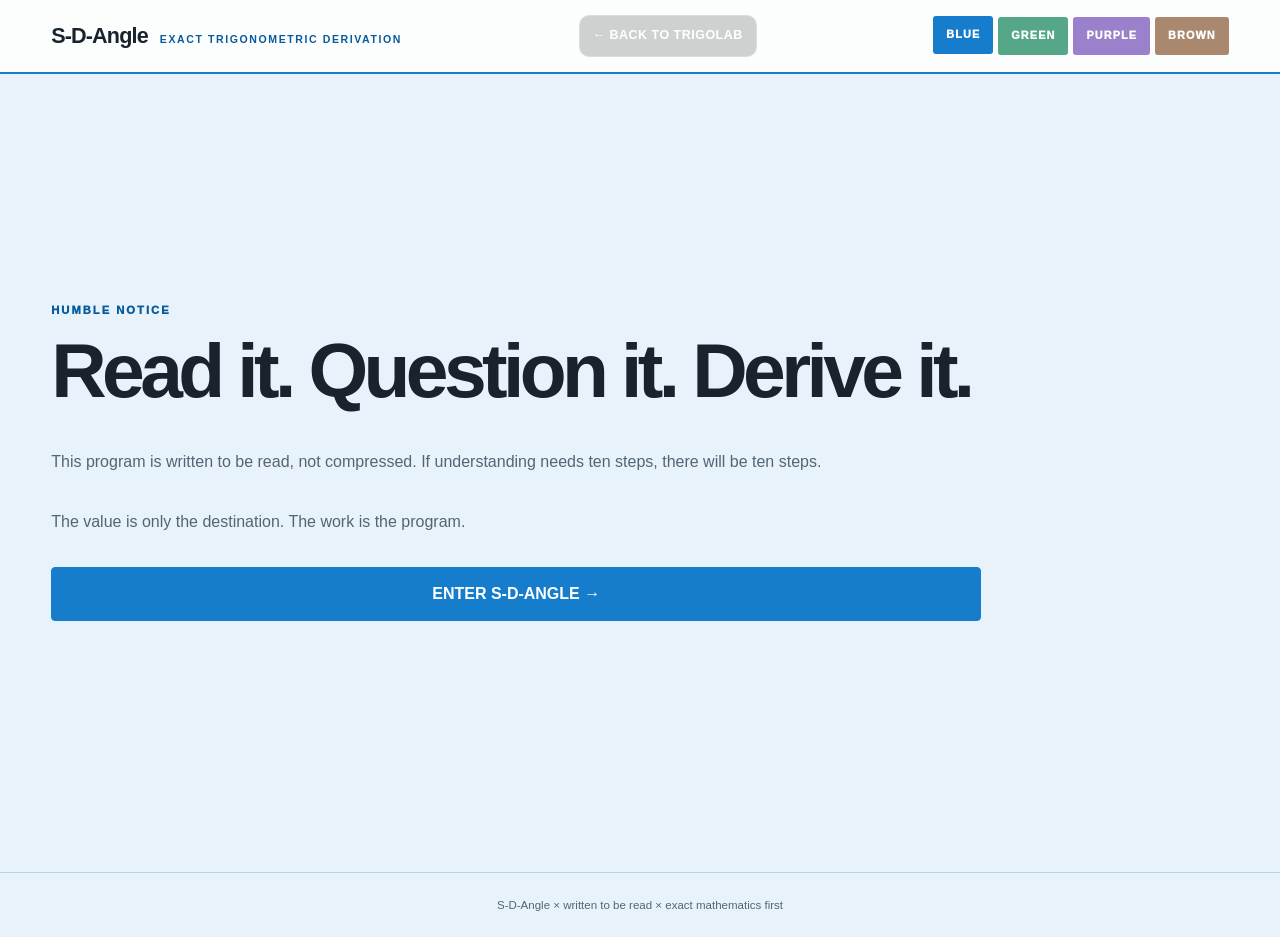
==== derivations/index.html @ 833c02b7 "Add files via upload" ====
<!doctype html>
<html lang="en">
<head>
<meta charset="UTF-8">
<meta name="viewport" content="width=device-width,initial-scale=1">
<title>S-D-Angle</title>
<link rel="stylesheet" href="style.css">
</head>
<body data-theme="blue">
<header class="topbar">
  <div class="brand"><strong>S-D-Angle</strong><span>EXACT TRIGONOMETRIC DERIVATION</span></div>
  <a class="trigship-back" href="../../index.html" aria-label="Back to TrigoLab">← BACK TO TRIGOLAB</a>
  <div class="theme-slabs" aria-label="Color themes">
    <button class="theme-slab blue active" onclick="setTheme('blue')">BLUE</button>
    <button class="theme-slab green" onclick="setTheme('green')">GREEN</button>
    <button class="theme-slab purple" onclick="setTheme('purple')">PURPLE</button>
    <button class="theme-slab brown" onclick="setTheme('brown')">BROWN</button>
  </div>
</header>

<main>
<section id="notice" class="view active">
  <div class="notice-wrap">
    <div class="eyebrow">HUMBLE NOTICE</div>
    <h1>Read it. Question it. Derive it.</h1>
    <p>This program is written to be read, not compressed. If understanding needs ten steps, there will be ten steps.</p>
    <p>The value is only the destination. The work is the program.</p>
    <button class="primary" onclick="show('home')">ENTER S-D-ANGLE →</button>
  </div>
</section>

<section id="home" class="view">
  <div class="section-head">
    <div class="eyebrow">START HERE</div>
    <h1>Choose the parent function</h1>
    <p>Only the two parent routes live here. The function colours stay fixed even when the whole program theme changes.</p>
  </div>
  <div class="function-grid">
    <button class="function-card sin-card" onclick="openFamily('sin')">
      <span class="function-name">sin()</span>
      <span class="function-desc">Blue route × exact values → open an angle → read the full derivation</span>
      <span class="arrow">→</span>
    </button>
    <button class="function-card cos-card" onclick="openFamily('cos')">
      <span class="function-name">cos()</span>
      <span class="function-desc">Green route × exact values → open an angle → read the full derivation</span>
      <span class="arrow">→</span>
    </button>
  </div>
</section>

<section id="family" class="view">
  <div class="page-top">
    <button class="back" onclick="show('home')">← Back</button>
    <div>
      <div id="familyKicker" class="eyebrow"></div>
      <h1 id="familyTitle"></h1>
    </div>
  </div>
  <div class="folder-note">Each line below is a <b>folder</b>. The exact value is shown on the same line; open the line to enter the complete reasoning.</div>
  <div id="angleList" class="angle-list"></div>
</section>

<section id="derive" class="view">
  <div class="page-top">
    <button class="back" onclick="show('family')">← Back</button>
    <div>
      <div id="deriveKicker" class="eyebrow"></div>
      <h1 id="deriveTitle"></h1>
    </div>
  </div>
  <div id="derivation"></div>
</section>

<section id="formula" class="view">
  <div class="page-top">
    <button class="back" onclick="show('derive')">← Back</button>
    <div>
      <div id="formulaKicker" class="eyebrow"></div>
      <h1 id="formulaTitle"></h1>
    </div>
  </div>
  <div id="formulaContent"></div>
</section>
</main>
<footer>S-D-Angle × written to be read × exact mathematics first</footer>
<script src="app.js"></script>
</body>
</html>
---- derivations/style.css ----
:root{--accent:#1877c9;--accent2:#0d5d9e;--page:#edf3f8;--surface:#fff;--surface2:#e5eef6;--border:#c9d7e3;--text:#18232e;--muted:#536574;--math:#fbfdff}
*{box-sizing:border-box}html{scroll-behavior:smooth}body{margin:0;min-height:100vh;color:var(--text);font:16px/1.75 Segoe UI,Arial,sans-serif;background:var(--page);transition:background .25s,color .25s}
body[data-theme="blue"]{--accent:#167dcc;--accent2:#075b9c;--page:#e8f2fa;--surface:#fdfefe;--surface2:#dcecf8;--border:#bcd2e3;--math:#f8fcff}
body[data-theme="green"]{--accent:#15865b;--accent2:#086540;--page:#eaf5ef;--surface:#fdfefd;--surface2:#dcefe5;--border:#bdd8c9;--math:#f8fdf9}
body[data-theme="purple"]{--accent:#7650b7;--accent2:#56358d;--page:#f0ebf8;--surface:#fefeff;--surface2:#e6def2;--border:#d1c2e5;--math:#fbf9fe}
body[data-theme="brown"]{--accent:#8a5a37;--accent2:#654027;--page:#f5eee8;--surface:#fffefd;--surface2:#ecdfd3;--border:#dbc9ba;--math:#fffdfa}
button{font:inherit;color:inherit}.topbar{position:sticky;top:0;z-index:20;min-height:74px;display:flex;align-items:center;justify-content:space-between;gap:18px;padding:10px clamp(15px,4vw,62px);background:color-mix(in srgb,var(--surface) 94%,transparent);border-bottom:2px solid var(--accent);backdrop-filter:blur(12px)}
.brand{display:flex;align-items:baseline;gap:12px}.brand strong{font-size:1.35rem;letter-spacing:-.04em}.brand span{font-size:.66rem;letter-spacing:.15em;font-weight:900;color:var(--accent2)}.theme-slabs{display:flex;gap:5px}.theme-slab{border:0;border-radius:3px;padding:9px 13px;color:#fff;font-size:.68rem;font-weight:950;letter-spacing:.1em;cursor:pointer;opacity:.72;transition:.15s}.theme-slab:hover,.theme-slab.active{opacity:1;transform:translateY(-1px)}.theme-slab.blue{background:#167dcc}.theme-slab.green{background:#15865b}.theme-slab.purple{background:#7650b7}.theme-slab.brown{background:#8a5a37}
main{width:min(1220px,92vw);margin:auto}.view{display:none;min-height:calc(100vh - 130px);padding:36px 0 60px}.view.active{display:block}.notice-wrap{min-height:78vh;display:flex;flex-direction:column;justify-content:center;max-width:930px}.eyebrow{font-size:.7rem;letter-spacing:.18em;font-weight:950;color:var(--accent2)}.notice-wrap h1{font-size:clamp(2.8rem,6vw,5.4rem);line-height:.98;letter-spacing:-.06em;margin:12px 0 24px}.notice-wrap p{max-width:800px;color:var(--muted)}.primary,.back{border:1px solid var(--accent);cursor:pointer;border-radius:4px}.primary{margin-top:15px;background:var(--accent);color:#fff;padding:12px 18px;font-weight:900}.back{background:var(--surface);padding:8px 13px}.function-grid{display:grid;grid-template-columns:1fr 1fr;gap:20px;margin-top:38px}.function-card{position:relative;min-height:270px;border:1px solid var(--border);border-radius:4px;background:var(--surface);padding:34px;text-align:left;cursor:pointer;overflow:hidden;transition:.2s}.function-card:hover{transform:translateY(-3px);box-shadow:0 15px 32px #18232e18}.function-card:before{content:"";position:absolute;left:0;top:0;bottom:0;width:9px;background:var(--card)}.function-card:after{content:"";position:absolute;width:280px;height:280px;right:-100px;bottom:-125px;border-radius:50%;background:var(--card-soft)}.function-name{position:relative;z-index:1;display:block;font:700 clamp(3.6rem,7vw,6.2rem) Georgia,serif;letter-spacing:-.07em}.function-desc{position:relative;z-index:1;display:block;color:var(--muted);max-width:480px;margin-top:10px}.sin-card{--card:#167dcc;--card-soft:#167dcc1d}.cos-card{--card:#15865b;--card-soft:#15865b1d}.sin,.family-function.sin{color:#167dcc}.cos,.family-function.cos{color:#15865b}.family-function{font-family:Georgia,serif;letter-spacing:-.045em}.page-top{display:flex;align-items:flex-start;gap:20px;margin-bottom:23px}.page-top>div{flex:1}.page-top h1{font-size:clamp(2.2rem,4.5vw,4.1rem);line-height:1.02;letter-spacing:-.05em;margin:6px 0}.folder-note{padding:13px 16px;background:var(--surface2);border-left:5px solid var(--accent);margin-bottom:10px}.angle-list{border-top:1px solid var(--border)}.angle-row{width:100%;display:grid;grid-template-columns:minmax(145px,1fr) minmax(240px,3fr) auto;align-items:center;gap:18px;text-align:left;padding:18px 17px;background:var(--surface);border:0;border-bottom:1px solid var(--border);cursor:pointer;transition:.15s}.angle-row:hover{background:var(--surface2);padding-left:23px}.angle-row .label{font:700 1.35rem Georgia,serif}.angle-row .value{font:1.28rem Georgia,serif;display:flex;align-items:center;min-height:48px;overflow:auto}.angle-row .open{font-size:.72rem;letter-spacing:.08em;font-weight:950;color:var(--muted)}.hero{background:var(--surface);border:1px solid var(--border);border-top:6px solid var(--accent);padding:20px 24px;margin-bottom:18px}.exact-label{font-size:.68rem;letter-spacing:.16em;font-weight:950;color:var(--accent2)}.exact-value{font:clamp(2rem,4vw,3.25rem) Georgia,serif;min-height:75px;display:flex;align-items:center;overflow:auto}.panel{background:var(--surface);border:1px solid var(--border);padding:24px}.work-panel{max-width:100%;}.work-heading{border-bottom:2px solid var(--border);padding-bottom:14px;margin-bottom:0}.work-heading h2{margin:0;font-size:1.25rem;letter-spacing:.05em}.work-heading p{margin:3px 0 0;color:var(--muted)}.step{padding:23px 0;border-bottom:1px solid var(--border)}.step:last-child{border-bottom:0}.step-head{display:flex;align-items:center;gap:12px}.step-number{width:32px;height:32px;display:grid;place-items:center;flex:none;border-radius:3px;background:var(--surface2);color:var(--accent2);font-weight:950;font-size:.74rem}.step-title{font-weight:900}.math{margin-top:13px;padding:17px 18px;background:var(--math);border:1px solid var(--border);font:1.2rem/2 Georgia,serif;overflow:auto;white-space:normal}.why{margin:11px 0 0;color:var(--muted)}.why b{color:var(--text)}.side-note{margin-top:10px;padding:10px 13px;border-left:4px solid var(--accent);background:var(--surface2)}.side-note span{display:block;font-size:.65rem;letter-spacing:.13em;font-weight:950;color:var(--accent2)}.side-note div{font:1rem/1.8 Georgia,serif;margin-top:3px}.derive-btn{display:inline-block;vertical-align:middle;margin-left:10px;border:1px solid var(--accent);border-radius:3px;background:var(--surface2);color:var(--accent2);font:900 .64rem/1 Segoe UI,Arial,sans-serif;letter-spacing:.1em;padding:6px 8px;cursor:pointer}.derive-btn:hover{background:var(--accent);color:#fff}.frac{display:inline-flex;flex-direction:column;vertical-align:middle;text-align:center;line-height:1.02;margin:0 .16em;min-width:1.4em}.frac .num{display:block;padding:0 .2em .13em;border-bottom:1.6px solid currentColor}.frac .den{display:block;padding:.13em .2em 0}.formula-intro{background:var(--surface2);border-left:5px solid var(--accent);padding:15px 17px;margin-bottom:18px}.first-web-box{margin-top:18px;padding:18px;background:var(--surface);border:1px dashed var(--border)}.first-web-box b{color:var(--accent2);letter-spacing:.08em}.first-web-box p{color:var(--muted)}footer{border-top:1px solid var(--border);padding:22px;text-align:center;color:var(--muted);font-size:.72rem}
@media(max-width:820px){.function-grid{grid-template-columns:1fr}.angle-row{grid-template-columns:1fr auto}.angle-row .value{grid-column:1/-1}.angle-row .open{grid-column:2;grid-row:1}.brand span{display:none}}
@media(max-width:560px){.theme-slabs{gap:2px}.theme-slab{padding:8px 7px;font-size:.56rem}.topbar{align-items:flex-start}.angle-row{padding:15px 10px}.angle-row .value{font-size:1.08rem}.notice-wrap h1{font-size:clamp(2.5rem,13vw,4.2rem)}.panel{padding:17px}.math{font-size:1.08rem}.derive-btn{margin-left:5px}}

/* Exact symbolic typography */
.math{overflow-x:auto;overflow-y:visible}
.frac{display:inline-flex;flex-direction:column;vertical-align:middle;text-align:center;line-height:1.05;margin:0 .16em;min-width:1.25em}
.frac .num{display:block;padding:0 .22em .12em;border-bottom:2px solid currentColor}
.frac .den{display:block;padding:.12em .22em 0}
.radical{display:inline-flex;align-items:flex-start;white-space:nowrap}
.radical .radicand{display:inline-block;border-top:1.7px solid currentColor;padding:0 .06em 0 .02em;margin-top:.08em}
.return-focus{animation:returnPulse 1.15s ease-out}
@keyframes returnPulse{0%{transform:translateX(-8px);box-shadow:0 0 0 3px color-mix(in srgb,var(--accent) 60%,transparent)}100%{transform:translateX(0);box-shadow:none}}

/* Return navigation to the parent TrigoLab site. */
.topbar{gap:12px;}
.trigship-back{
  display:inline-flex;
  align-items:center;
  justify-content:center;
  min-height:40px;
  padding:9px 13px;
  border:1px solid rgba(255,255,255,.28);
  border-radius:10px;
  color:#fff;
  background:rgba(0,0,0,.18);
  text-decoration:none;
  font-size:.78rem;
  font-weight:800;
  letter-spacing:.04em;
  white-space:nowrap;
  transition:transform .18s ease,background .18s ease,border-color .18s ease;
}
.trigship-back:hover,.trigship-back:focus-visible{
  transform:translateY(-1px);
  background:rgba(0,0,0,.28);
  border-color:rgba(255,255,255,.5);
  outline:none;
}
@media (max-width:760px){
  .topbar{flex-wrap:wrap;}
  .trigship-back{order:3;width:100%;}
}
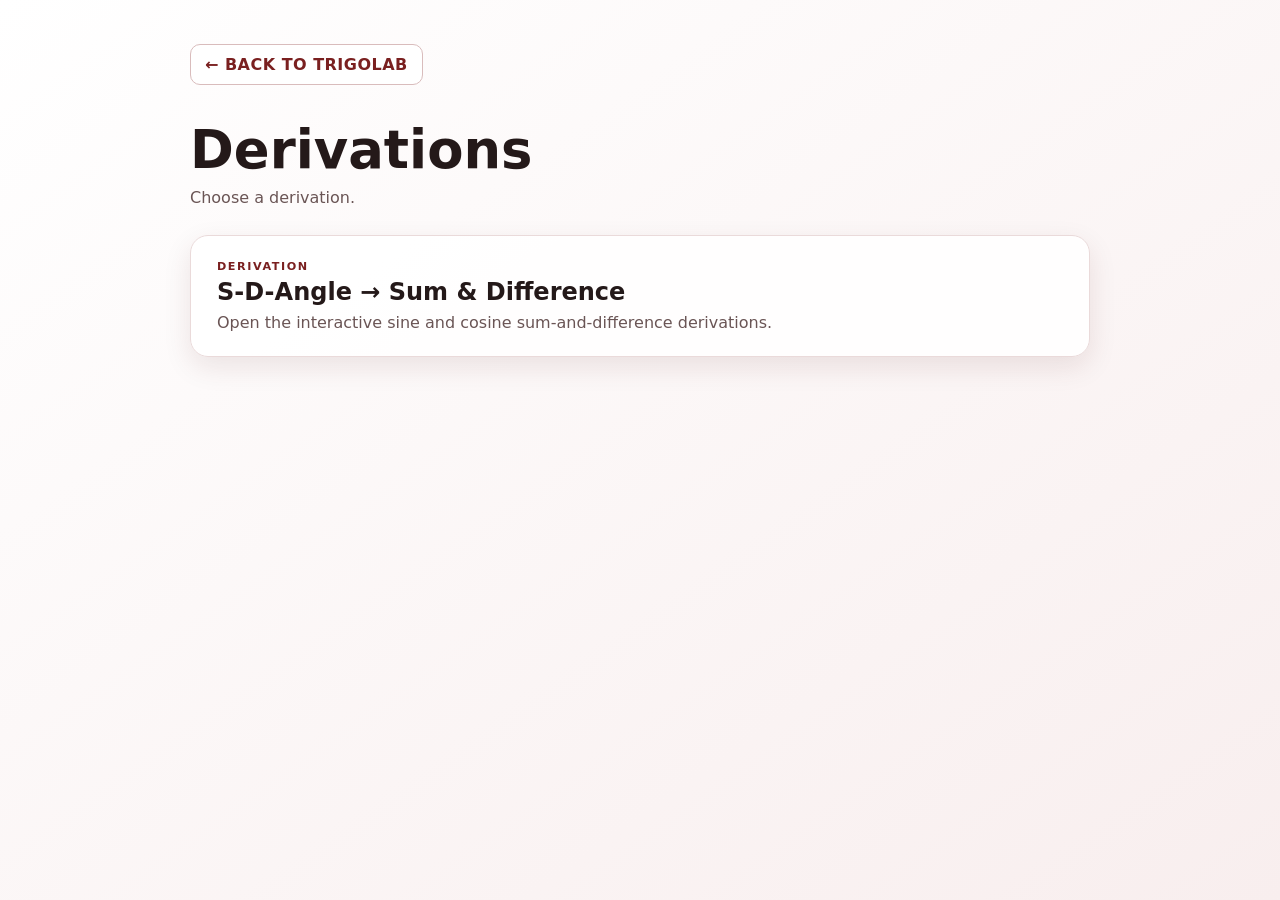
==== commit 4e4c064d: "Fix Derivations landing page hierarchy" ====
--- a/derivations/index.html
+++ b/derivations/index.html
@@ -1,89 +1,32 @@
 <!doctype html>
 <html lang="en">
 <head>
-<meta charset="UTF-8">
-<meta name="viewport" content="width=device-width,initial-scale=1">
-<title>S-D-Angle</title>
-<link rel="stylesheet" href="style.css">
+<meta charset="utf-8">
+<meta name="viewport" content="width=device-width, initial-scale=1">
+<title>Derivations — TrigoLab</title>
+<style>
+:root{--ink:#241919;--accent:#7a2020;--paper:#fffdfb;--line:#eadada}
+*{box-sizing:border-box}
+body{margin:0;min-height:100vh;font-family:system-ui,-apple-system,Segoe UI,Roboto,Arial,sans-serif;background:linear-gradient(145deg,#fff,#f8eeee);color:var(--ink)}
+.wrap{width:min(900px,92vw);margin:0 auto;padding:44px 0 60px}
+.back{display:inline-flex;align-items:center;gap:8px;padding:10px 14px;border:1px solid #d9bcbc;border-radius:10px;background:#fff;text-decoration:none;color:var(--accent);font-weight:800;letter-spacing:.03em}
+h1{font-size:clamp(2rem,5vw,3.3rem);margin:34px 0 8px}.sub{margin:0 0 28px;color:#6a5555}
+.card{display:block;padding:24px 26px;border:1px solid var(--line);border-radius:18px;background:rgba(255,255,255,.92);text-decoration:none;color:inherit;box-shadow:0 10px 28px rgba(80,20,20,.1);transition:transform .18s ease,box-shadow .18s ease,border-color .18s ease}
+.card:hover,.card:focus-visible{transform:translateY(-2px);box-shadow:0 14px 32px rgba(80,20,20,.15);border-color:#c99898;outline:none}
+.kicker{font-size:.7rem;font-weight:900;letter-spacing:.14em;color:var(--accent)}
+.title{font-size:1.5rem;font-weight:900;margin-top:5px}.desc{margin-top:7px;color:#6a5555}
+</style>
 </head>
-<body data-theme="blue">
-<header class="topbar">
-  <div class="brand"><strong>S-D-Angle</strong><span>EXACT TRIGONOMETRIC DERIVATION</span></div>
-  <a class="trigship-back" href="../../index.html" aria-label="Back to TrigoLab">← BACK TO TRIGOLAB</a>
-  <div class="theme-slabs" aria-label="Color themes">
-    <button class="theme-slab blue active" onclick="setTheme('blue')">BLUE</button>
-    <button class="theme-slab green" onclick="setTheme('green')">GREEN</button>
-    <button class="theme-slab purple" onclick="setTheme('purple')">PURPLE</button>
-    <button class="theme-slab brown" onclick="setTheme('brown')">BROWN</button>
-  </div>
-</header>
-
-<main>
-<section id="notice" class="view active">
-  <div class="notice-wrap">
-    <div class="eyebrow">HUMBLE NOTICE</div>
-    <h1>Read it. Question it. Derive it.</h1>
-    <p>This program is written to be read, not compressed. If understanding needs ten steps, there will be ten steps.</p>
-    <p>The value is only the destination. The work is the program.</p>
-    <button class="primary" onclick="show('home')">ENTER S-D-ANGLE →</button>
-  </div>
-</section>
-
-<section id="home" class="view">
-  <div class="section-head">
-    <div class="eyebrow">START HERE</div>
-    <h1>Choose the parent function</h1>
-    <p>Only the two parent routes live here. The function colours stay fixed even when the whole program theme changes.</p>
-  </div>
-  <div class="function-grid">
-    <button class="function-card sin-card" onclick="openFamily('sin')">
-      <span class="function-name">sin()</span>
-      <span class="function-desc">Blue route × exact values → open an angle → read the full derivation</span>
-      <span class="arrow">→</span>
-    </button>
-    <button class="function-card cos-card" onclick="openFamily('cos')">
-      <span class="function-name">cos()</span>
-      <span class="function-desc">Green route × exact values → open an angle → read the full derivation</span>
-      <span class="arrow">→</span>
-    </button>
-  </div>
-</section>
-
-<section id="family" class="view">
-  <div class="page-top">
-    <button class="back" onclick="show('home')">← Back</button>
-    <div>
-      <div id="familyKicker" class="eyebrow"></div>
-      <h1 id="familyTitle"></h1>
-    </div>
-  </div>
-  <div class="folder-note">Each line below is a <b>folder</b>. The exact value is shown on the same line; open the line to enter the complete reasoning.</div>
-  <div id="angleList" class="angle-list"></div>
-</section>
-
-<section id="derive" class="view">
-  <div class="page-top">
-    <button class="back" onclick="show('family')">← Back</button>
-    <div>
-      <div id="deriveKicker" class="eyebrow"></div>
-      <h1 id="deriveTitle"></h1>
-    </div>
-  </div>
-  <div id="derivation"></div>
-</section>
-
-<section id="formula" class="view">
-  <div class="page-top">
-    <button class="back" onclick="show('derive')">← Back</button>
-    <div>
-      <div id="formulaKicker" class="eyebrow"></div>
-      <h1 id="formulaTitle"></h1>
-    </div>
-  </div>
-  <div id="formulaContent"></div>
-</section>
+<body>
+<main class="wrap">
+<a class="back" href="../index.html">← BACK TO TRIGOLAB</a>
+<h1>Derivations</h1>
+<p class="sub">Choose a derivation.</p>
+<a class="card" href="SD-Angle/index.html">
+<div class="kicker">DERIVATION</div>
+<div class="title">S-D-Angle → Sum &amp; Difference</div>
+<div class="desc">Open the interactive sine and cosine sum-and-difference derivations.</div>
+</a>
 </main>
-<footer>S-D-Angle × written to be read × exact mathematics first</footer>
-<script src="app.js"></script>
 </body>
 </html>
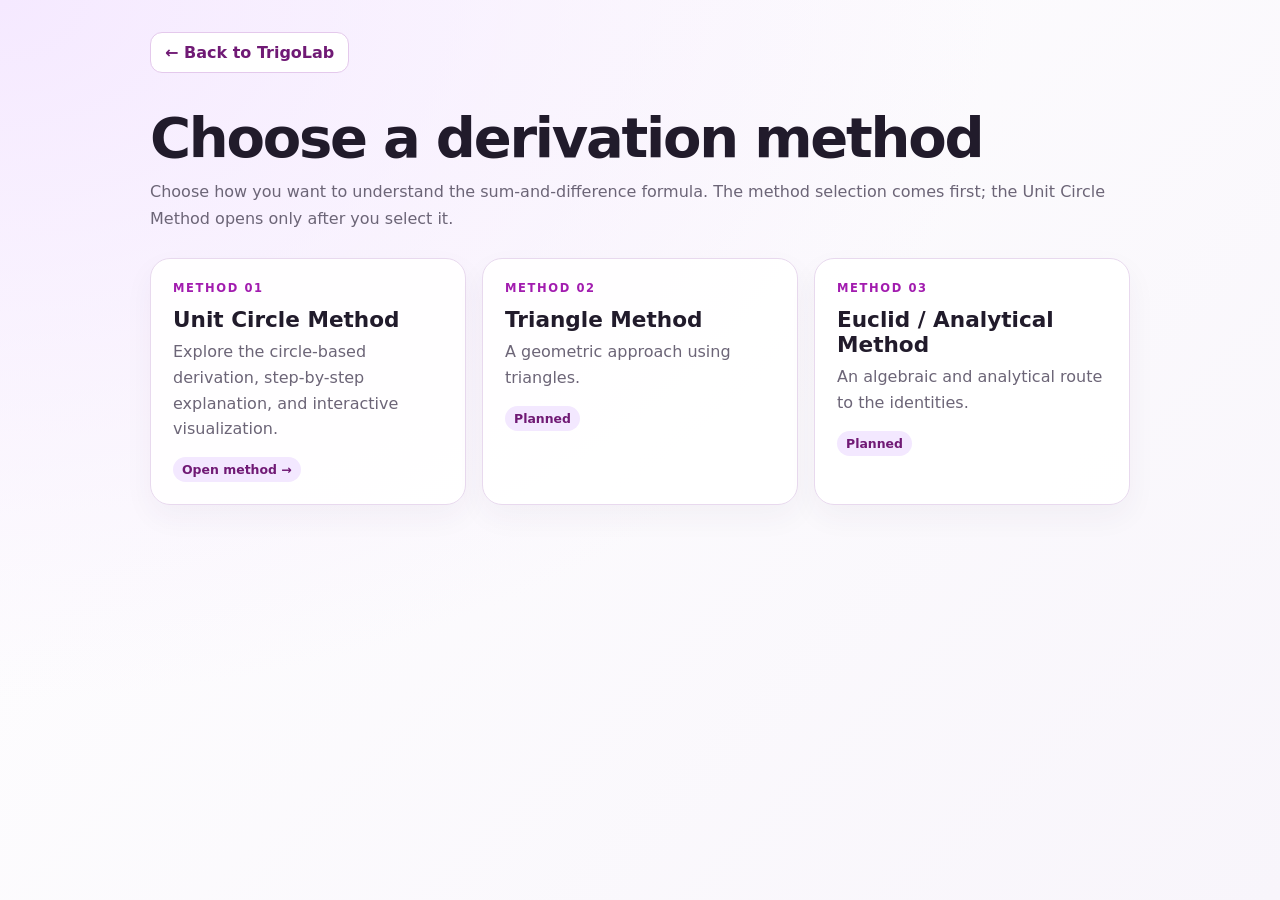
==== commit 854aaae2: "Show derivation methods before opening Unit Circle Method" ====
--- a/derivations/index.html
+++ b/derivations/index.html
@@ -3,30 +3,21 @@
 <head>
 <meta charset="utf-8">
 <meta name="viewport" content="width=device-width, initial-scale=1">
-<title>Derivations — TrigoLab</title>
+<title>Choose a Derivation Method — TrigoLab</title>
 <style>
-:root{--ink:#241919;--accent:#7a2020;--paper:#fffdfb;--line:#eadada}
-*{box-sizing:border-box}
-body{margin:0;min-height:100vh;font-family:system-ui,-apple-system,Segoe UI,Roboto,Arial,sans-serif;background:linear-gradient(145deg,#fff,#f8eeee);color:var(--ink)}
-.wrap{width:min(900px,92vw);margin:0 auto;padding:44px 0 60px}
-.back{display:inline-flex;align-items:center;gap:8px;padding:10px 14px;border:1px solid #d9bcbc;border-radius:10px;background:#fff;text-decoration:none;color:var(--accent);font-weight:800;letter-spacing:.03em}
-h1{font-size:clamp(2rem,5vw,3.3rem);margin:34px 0 8px}.sub{margin:0 0 28px;color:#6a5555}
-.card{display:block;padding:24px 26px;border:1px solid var(--line);border-radius:18px;background:rgba(255,255,255,.92);text-decoration:none;color:inherit;box-shadow:0 10px 28px rgba(80,20,20,.1);transition:transform .18s ease,box-shadow .18s ease,border-color .18s ease}
-.card:hover,.card:focus-visible{transform:translateY(-2px);box-shadow:0 14px 32px rgba(80,20,20,.15);border-color:#c99898;outline:none}
-.kicker{font-size:.7rem;font-weight:900;letter-spacing:.14em;color:var(--accent)}
-.title{font-size:1.5rem;font-weight:900;margin-top:5px}.desc{margin-top:7px;color:#6a5555}
+:root{color-scheme:light;--ink:#211b2b;--muted:#6c6577;--accent:#a21caf;--line:#e8d9ee;--paper:#fff}
+*{box-sizing:border-box}body{margin:0;min-height:100vh;font-family:system-ui,-apple-system,Segoe UI,Roboto,Arial,sans-serif;color:var(--ink);background:radial-gradient(ellipse at top left,#f5e9ff,transparent 55%),linear-gradient(135deg,#fff,#f8f5fb)}
+main{width:min(980px,92vw);margin:auto;padding:32px 0 60px}.back{display:inline-block;text-decoration:none;color:#701a75;font-weight:800;border:1px solid #e4c9ec;border-radius:12px;padding:10px 14px;background:#fff}
+h1{font-size:clamp(2rem,5vw,3.5rem);letter-spacing:-.04em;margin:32px 0 8px}.lead{color:var(--muted);margin:0 0 26px;line-height:1.7}
+.grid{display:grid;grid-template-columns:repeat(auto-fit,minmax(240px,1fr));gap:16px}.card{display:block;min-height:170px;padding:22px;border:1px solid var(--line);border-radius:20px;background:rgba(255,255,255,.94);color:inherit;text-decoration:none;box-shadow:0 12px 30px #40204b0c;transition:transform .18s,border-color .18s}.card:hover,.card:focus-visible{transform:translateY(-3px);border-color:#c084d5;outline:3px solid #f3e8ff}.eyebrow{font-size:.72rem;letter-spacing:.14em;font-weight:900;color:var(--accent)}h2{font-size:1.35rem;margin:12px 0 7px}.desc{color:var(--muted);line-height:1.6}.status{display:inline-block;margin-top:15px;padding:5px 9px;border-radius:999px;background:#f3e8ff;color:#701a75;font-size:.78rem;font-weight:800}
 </style>
 </head>
-<body>
-<main class="wrap">
-<a class="back" href="../index.html">← BACK TO TRIGOLAB</a>
-<h1>Derivations</h1>
-<p class="sub">Choose a derivation.</p>
-<a class="card" href="SD-Angle/index.html">
-<div class="kicker">DERIVATION</div>
-<div class="title">S-D-Angle → Sum &amp; Difference</div>
-<div class="desc">Open the interactive sine and cosine sum-and-difference derivations.</div>
-</a>
-</main>
-</body>
-</html>
+<body><main>
+<a class="back" href="../index.html">← Back to TrigoLab</a>
+<h1>Choose a derivation method</h1>
+<p class="lead">Choose how you want to understand the sum-and-difference formula. The method selection comes first; the Unit Circle Method opens only after you select it.</p>
+<section class="grid" aria-label="Derivation methods">
+<a class="card" href="../trigship_unit_circle_method/index.html"><div class="eyebrow">METHOD 01</div><h2>Unit Circle Method</h2><div class="desc">Explore the circle-based derivation, step-by-step explanation, and interactive visualization.</div><span class="status">Open method →</span></a>
+<div class="card"><div class="eyebrow">METHOD 02</div><h2>Triangle Method</h2><div class="desc">A geometric approach using triangles.</div><span class="status">Planned</span></div>
+<div class="card"><div class="eyebrow">METHOD 03</div><h2>Euclid / Analytical Method</h2><div class="desc">An algebraic and analytical route to the identities.</div><span class="status">Planned</span></div>
+</section></main></body></html>
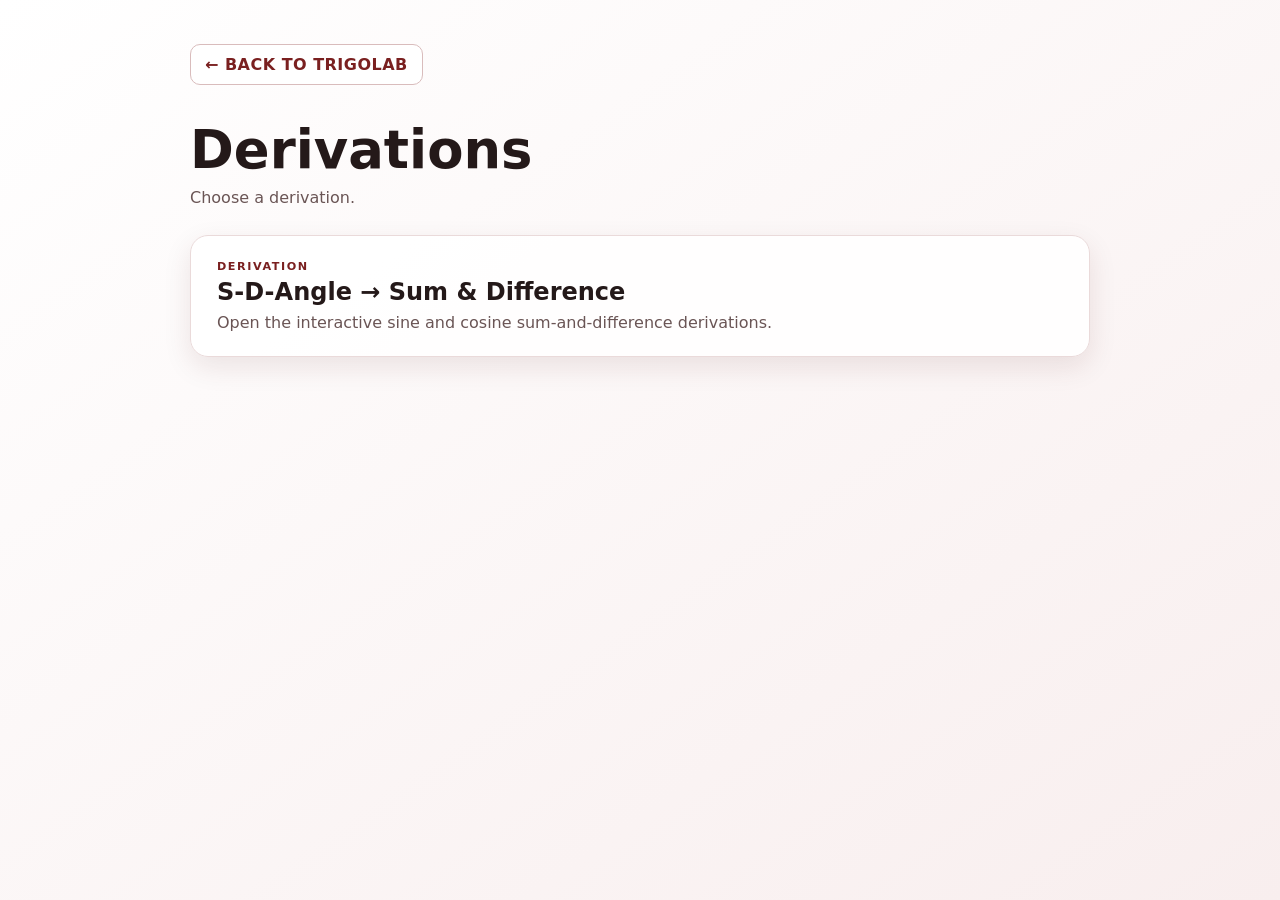
==== commit e84aa3a1: "Restore previous TrigoLab version with SD-Angle" ====
--- a/derivations/index.html
+++ b/derivations/index.html
@@ -3,21 +3,30 @@
 <head>
 <meta charset="utf-8">
 <meta name="viewport" content="width=device-width, initial-scale=1">
-<title>Choose a Derivation Method — TrigoLab</title>
+<title>Derivations — TrigoLab</title>
 <style>
-:root{color-scheme:light;--ink:#211b2b;--muted:#6c6577;--accent:#a21caf;--line:#e8d9ee;--paper:#fff}
-*{box-sizing:border-box}body{margin:0;min-height:100vh;font-family:system-ui,-apple-system,Segoe UI,Roboto,Arial,sans-serif;color:var(--ink);background:radial-gradient(ellipse at top left,#f5e9ff,transparent 55%),linear-gradient(135deg,#fff,#f8f5fb)}
-main{width:min(980px,92vw);margin:auto;padding:32px 0 60px}.back{display:inline-block;text-decoration:none;color:#701a75;font-weight:800;border:1px solid #e4c9ec;border-radius:12px;padding:10px 14px;background:#fff}
-h1{font-size:clamp(2rem,5vw,3.5rem);letter-spacing:-.04em;margin:32px 0 8px}.lead{color:var(--muted);margin:0 0 26px;line-height:1.7}
-.grid{display:grid;grid-template-columns:repeat(auto-fit,minmax(240px,1fr));gap:16px}.card{display:block;min-height:170px;padding:22px;border:1px solid var(--line);border-radius:20px;background:rgba(255,255,255,.94);color:inherit;text-decoration:none;box-shadow:0 12px 30px #40204b0c;transition:transform .18s,border-color .18s}.card:hover,.card:focus-visible{transform:translateY(-3px);border-color:#c084d5;outline:3px solid #f3e8ff}.eyebrow{font-size:.72rem;letter-spacing:.14em;font-weight:900;color:var(--accent)}h2{font-size:1.35rem;margin:12px 0 7px}.desc{color:var(--muted);line-height:1.6}.status{display:inline-block;margin-top:15px;padding:5px 9px;border-radius:999px;background:#f3e8ff;color:#701a75;font-size:.78rem;font-weight:800}
+:root{--ink:#241919;--accent:#7a2020;--paper:#fffdfb;--line:#eadada}
+*{box-sizing:border-box}
+body{margin:0;min-height:100vh;font-family:system-ui,-apple-system,Segoe UI,Roboto,Arial,sans-serif;background:linear-gradient(145deg,#fff,#f8eeee);color:var(--ink)}
+.wrap{width:min(900px,92vw);margin:0 auto;padding:44px 0 60px}
+.back{display:inline-flex;align-items:center;gap:8px;padding:10px 14px;border:1px solid #d9bcbc;border-radius:10px;background:#fff;text-decoration:none;color:var(--accent);font-weight:800;letter-spacing:.03em}
+h1{font-size:clamp(2rem,5vw,3.3rem);margin:34px 0 8px}.sub{margin:0 0 28px;color:#6a5555}
+.card{display:block;padding:24px 26px;border:1px solid var(--line);border-radius:18px;background:rgba(255,255,255,.92);text-decoration:none;color:inherit;box-shadow:0 10px 28px rgba(80,20,20,.1);transition:transform .18s ease,box-shadow .18s ease,border-color .18s ease}
+.card:hover,.card:focus-visible{transform:translateY(-2px);box-shadow:0 14px 32px rgba(80,20,20,.15);border-color:#c99898;outline:none}
+.kicker{font-size:.7rem;font-weight:900;letter-spacing:.14em;color:var(--accent)}
+.title{font-size:1.5rem;font-weight:900;margin-top:5px}.desc{margin-top:7px;color:#6a5555}
 </style>
 </head>
-<body><main>
-<a class="back" href="../index.html">← Back to TrigoLab</a>
-<h1>Choose a derivation method</h1>
-<p class="lead">Choose how you want to understand the sum-and-difference formula. The method selection comes first; the Unit Circle Method opens only after you select it.</p>
-<section class="grid" aria-label="Derivation methods">
-<a class="card" href="../trigship_unit_circle_method/index.html"><div class="eyebrow">METHOD 01</div><h2>Unit Circle Method</h2><div class="desc">Explore the circle-based derivation, step-by-step explanation, and interactive visualization.</div><span class="status">Open method →</span></a>
-<div class="card"><div class="eyebrow">METHOD 02</div><h2>Triangle Method</h2><div class="desc">A geometric approach using triangles.</div><span class="status">Planned</span></div>
-<div class="card"><div class="eyebrow">METHOD 03</div><h2>Euclid / Analytical Method</h2><div class="desc">An algebraic and analytical route to the identities.</div><span class="status">Planned</span></div>
-</section></main></body></html>+<body>
+<main class="wrap">
+<a class="back" href="../index.html">← BACK TO TRIGOLAB</a>
+<h1>Derivations</h1>
+<p class="sub">Choose a derivation.</p>
+<a class="card" href="SD-Angle/index.html">
+<div class="kicker">DERIVATION</div>
+<div class="title">S-D-Angle → Sum &amp; Difference</div>
+<div class="desc">Open the interactive sine and cosine sum-and-difference derivations.</div>
+</a>
+</main>
+</body>
+</html>
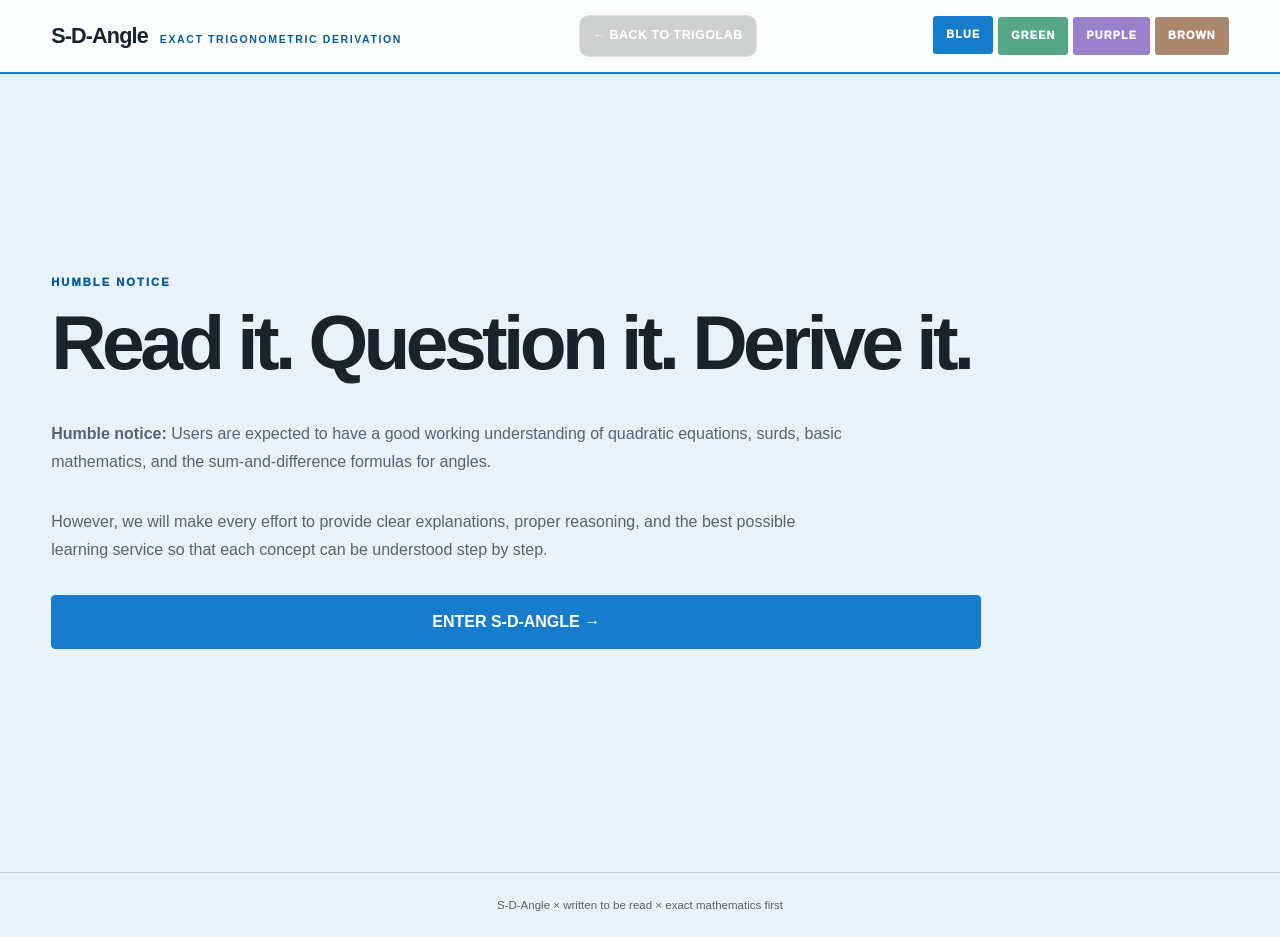
==== commit aff8bed6: "Open SD-Angle directly from Derivations link" ====
--- a/derivations/index.html
+++ b/derivations/index.html
@@ -3,30 +3,26 @@
 <head>
 <meta charset="utf-8">
 <meta name="viewport" content="width=device-width, initial-scale=1">
-<title>Derivations — TrigoLab</title>
+<meta http-equiv="refresh" content="0; url=SD-Angle/index.html">
+<title>SD-Angle — TrigoLab</title>
+<script>
+  window.location.replace("SD-Angle/index.html");
+</script>
 <style>
-:root{--ink:#241919;--accent:#7a2020;--paper:#fffdfb;--line:#eadada}
+:root{color-scheme:dark;--bg:#100d18;--card:#1d1729;--ink:#f8f4ff;--muted:#c9bddb;--accent:#ff4fc8}
 *{box-sizing:border-box}
-body{margin:0;min-height:100vh;font-family:system-ui,-apple-system,Segoe UI,Roboto,Arial,sans-serif;background:linear-gradient(145deg,#fff,#f8eeee);color:var(--ink)}
-.wrap{width:min(900px,92vw);margin:0 auto;padding:44px 0 60px}
-.back{display:inline-flex;align-items:center;gap:8px;padding:10px 14px;border:1px solid #d9bcbc;border-radius:10px;background:#fff;text-decoration:none;color:var(--accent);font-weight:800;letter-spacing:.03em}
-h1{font-size:clamp(2rem,5vw,3.3rem);margin:34px 0 8px}.sub{margin:0 0 28px;color:#6a5555}
-.card{display:block;padding:24px 26px;border:1px solid var(--line);border-radius:18px;background:rgba(255,255,255,.92);text-decoration:none;color:inherit;box-shadow:0 10px 28px rgba(80,20,20,.1);transition:transform .18s ease,box-shadow .18s ease,border-color .18s ease}
-.card:hover,.card:focus-visible{transform:translateY(-2px);box-shadow:0 14px 32px rgba(80,20,20,.15);border-color:#c99898;outline:none}
-.kicker{font-size:.7rem;font-weight:900;letter-spacing:.14em;color:var(--accent)}
-.title{font-size:1.5rem;font-weight:900;margin-top:5px}.desc{margin-top:7px;color:#6a5555}
+body{margin:0;min-height:100vh;display:grid;place-items:center;padding:24px;background:radial-gradient(ellipse at top,#30203f,var(--bg) 65%);color:var(--ink);font:16px/1.6 system-ui,-apple-system,Segoe UI,Roboto,Arial,sans-serif}
+main{max-width:620px;padding:30px;border:1px solid #594068;border-radius:20px;background:var(--card);text-align:center;box-shadow:0 18px 60px #0005}
+h1{margin:0 0 8px;font-size:clamp(1.8rem,6vw,2.7rem)}
+p{color:var(--muted)}
+a{display:inline-block;margin-top:12px;padding:12px 18px;border-radius:12px;background:var(--accent);color:#190b19;text-decoration:none;font-weight:800}
 </style>
 </head>
 <body>
-<main class="wrap">
-<a class="back" href="../index.html">← BACK TO TRIGOLAB</a>
-<h1>Derivations</h1>
-<p class="sub">Choose a derivation.</p>
-<a class="card" href="SD-Angle/index.html">
-<div class="kicker">DERIVATION</div>
-<div class="title">S-D-Angle → Sum &amp; Difference</div>
-<div class="desc">Open the interactive sine and cosine sum-and-difference derivations.</div>
-</a>
+<main>
+<h1>Opening SD-Angle…</h1>
+<p>Taking you directly to the Sum &amp; Difference of Angles derivation.</p>
+<a href="SD-Angle/index.html">Open SD-Angle now →</a>
 </main>
 </body>
 </html>
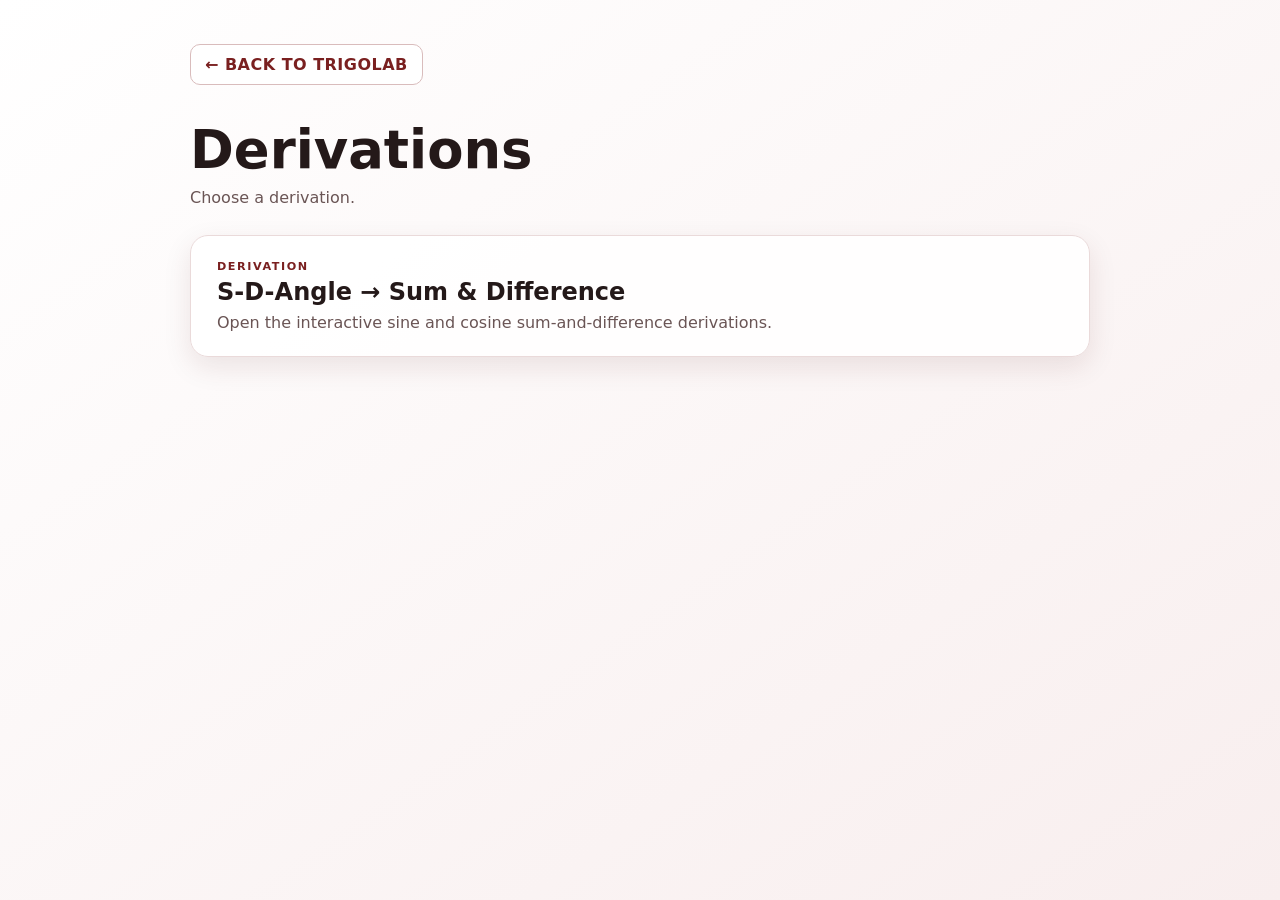
==== commit e083fb0c: "Restore Derivations index with SD-Angle in its proper location" ====
--- a/derivations/index.html
+++ b/derivations/index.html
@@ -3,26 +3,30 @@
 <head>
 <meta charset="utf-8">
 <meta name="viewport" content="width=device-width, initial-scale=1">
-<meta http-equiv="refresh" content="0; url=SD-Angle/index.html">
-<title>SD-Angle — TrigoLab</title>
-<script>
-  window.location.replace("SD-Angle/index.html");
-</script>
+<title>Derivations — TrigoLab</title>
 <style>
-:root{color-scheme:dark;--bg:#100d18;--card:#1d1729;--ink:#f8f4ff;--muted:#c9bddb;--accent:#ff4fc8}
+:root{--ink:#241919;--accent:#7a2020;--paper:#fffdfb;--line:#eadada}
 *{box-sizing:border-box}
-body{margin:0;min-height:100vh;display:grid;place-items:center;padding:24px;background:radial-gradient(ellipse at top,#30203f,var(--bg) 65%);color:var(--ink);font:16px/1.6 system-ui,-apple-system,Segoe UI,Roboto,Arial,sans-serif}
-main{max-width:620px;padding:30px;border:1px solid #594068;border-radius:20px;background:var(--card);text-align:center;box-shadow:0 18px 60px #0005}
-h1{margin:0 0 8px;font-size:clamp(1.8rem,6vw,2.7rem)}
-p{color:var(--muted)}
-a{display:inline-block;margin-top:12px;padding:12px 18px;border-radius:12px;background:var(--accent);color:#190b19;text-decoration:none;font-weight:800}
+body{margin:0;min-height:100vh;font-family:system-ui,-apple-system,Segoe UI,Roboto,Arial,sans-serif;background:linear-gradient(145deg,#fff,#f8eeee);color:var(--ink)}
+.wrap{width:min(900px,92vw);margin:0 auto;padding:44px 0 60px}
+.back{display:inline-flex;align-items:center;gap:8px;padding:10px 14px;border:1px solid #d9bcbc;border-radius:10px;background:#fff;text-decoration:none;color:var(--accent);font-weight:800;letter-spacing:.03em}
+h1{font-size:clamp(2rem,5vw,3.3rem);margin:34px 0 8px}.sub{margin:0 0 28px;color:#6a5555}
+.card{display:block;padding:24px 26px;border:1px solid var(--line);border-radius:18px;background:rgba(255,255,255,.92);text-decoration:none;color:inherit;box-shadow:0 10px 28px rgba(80,20,20,.1);transition:transform .18s ease,box-shadow .18s ease,border-color .18s ease}
+.card:hover,.card:focus-visible{transform:translateY(-2px);box-shadow:0 14px 32px rgba(80,20,20,.15);border-color:#c99898;outline:none}
+.kicker{font-size:.7rem;font-weight:900;letter-spacing:.14em;color:var(--accent)}
+.title{font-size:1.5rem;font-weight:900;margin-top:5px}.desc{margin-top:7px;color:#6a5555}
 </style>
 </head>
 <body>
-<main>
-<h1>Opening SD-Angle…</h1>
-<p>Taking you directly to the Sum &amp; Difference of Angles derivation.</p>
-<a href="SD-Angle/index.html">Open SD-Angle now →</a>
+<main class="wrap">
+<a class="back" href="../index.html">← BACK TO TRIGOLAB</a>
+<h1>Derivations</h1>
+<p class="sub">Choose a derivation.</p>
+<a class="card" href="SD-Angle/index.html">
+<div class="kicker">DERIVATION</div>
+<div class="title">S-D-Angle → Sum &amp; Difference</div>
+<div class="desc">Open the interactive sine and cosine sum-and-difference derivations.</div>
+</a>
 </main>
 </body>
 </html>
